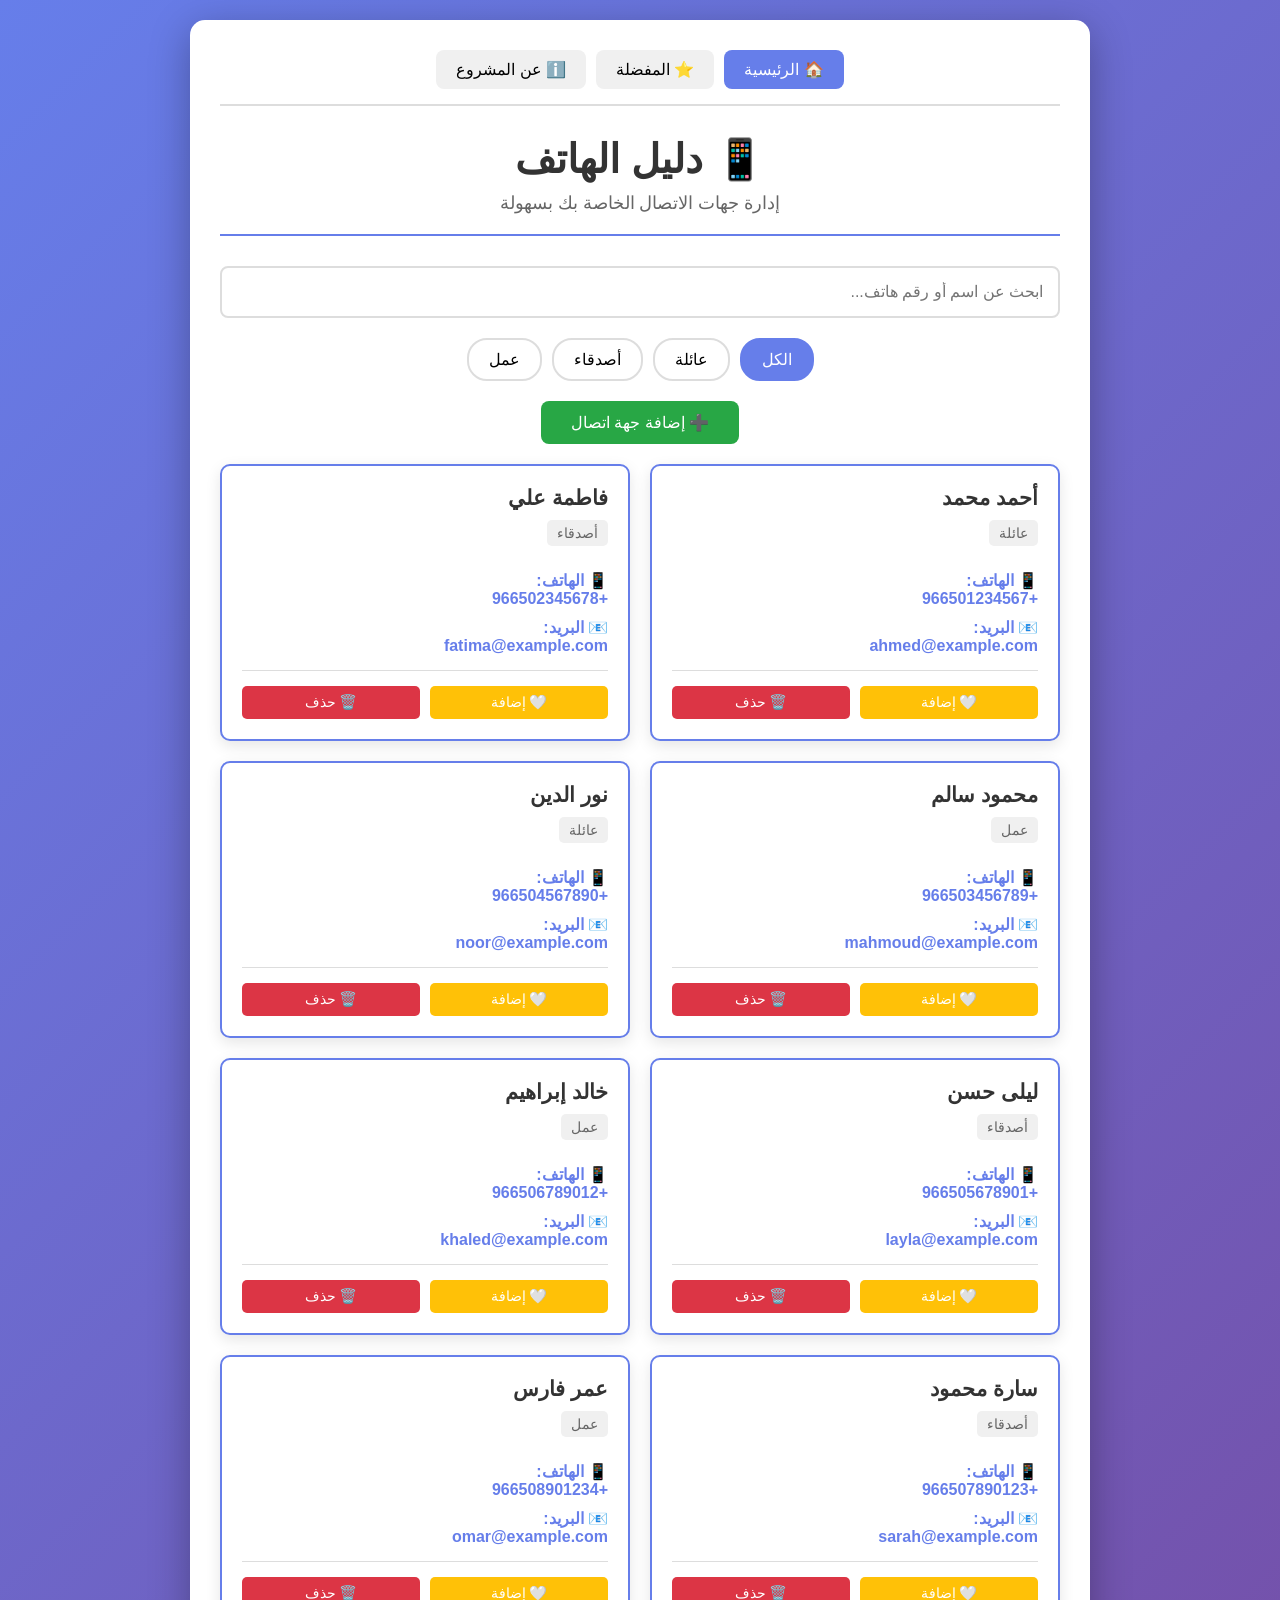
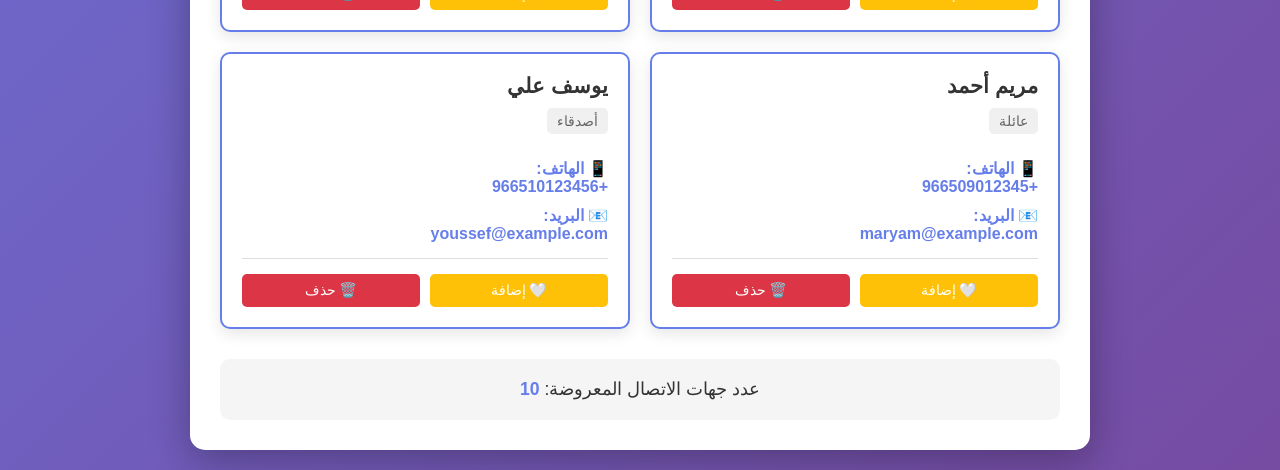
==== index.html @ dcac47af "Rename phonebook.html to index.html" ====
<!DOCTYPE html>
<html lang="ar">
<head>
    <meta charset="UTF-8">
    <meta name="viewport" content="width=device-width, initial-scale=1.0">
    <title>دليل الهاتف</title>
    <link rel="stylesheet" href="style.css">
</head>
<body>
    <div class="container">
        <!-- Navigation -->
        <nav class="navbar">
            <button class="nav-btn active" data-page="home">🏠 الرئيسية</button>
            <button class="nav-btn" data-page="favorites">⭐ المفضلة</button>
            <button class="nav-btn" data-page="about">ℹ️ عن المشروع</button>
        </nav>

        <!-- Home Page -->
        <div id="homePage" class="page active">
            <header>
                <h1>📱 دليل الهاتف</h1>
                <p>إدارة جهات الاتصال الخاصة بك بسهولة</p>
            </header>

            <div class="search-section">
                <input 
                    type="text" 
                    id="searchInput" 
                    placeholder="ابحث عن اسم أو رقم هاتف..."
                    class="search-box"
                >
            </div>

            <div class="filter-section">
                <button class="filter-btn active" data-filter="الكل">الكل</button>
                <button class="filter-btn" data-filter="عائلة">عائلة</button>
                <button class="filter-btn" data-filter="أصدقاء">أصدقاء</button>
                <button class="filter-btn" data-filter="عمل">عمل</button>
            </div>

            <button class="add-btn" id="openAddForm">➕ إضافة جهة اتصال</button>

            <!-- Form لإضافة جهة اتصال -->
            <div id="addFormModal" class="modal">
                <div class="modal-content">
                    <span class="close">&times;</span>
                    <h2>إضافة جهة اتصال جديدة</h2>
                    <form id="addContactForm">
                        <input type="text" id="newName" placeholder="الاسم" required>
                        <input type="tel" id="newPhone" placeholder="رقم الهاتف" required>
                        <input type="email" id="newEmail" placeholder="البريد الإلكتروني" required>
                        <select id="newCategory" required>
                            <option value="">اختر الفئة</option>
                            <option value="عائلة">عائلة</option>
                            <option value="أصدقاء">أصدقاء</option>
                            <option value="عمل">عمل</option>
                        </select>
                        <button type="submit" class="submit-btn">إضافة</button>
                    </form>
                </div>
            </div>

            <div id="contactsList" class="contacts-list">
                <!-- سيتم ملء جهات الاتصال هنا بواسطة JavaScript -->
            </div>

            <div class="stats">
                <p>عدد جهات الاتصال المعروضة: <span id="count">0</span></p>
            </div>
        </div>

        <!-- Favorites Page -->
        <div id="favoritesPage" class="page">
            <header>
                <h1>⭐ جهات الاتصال المفضلة</h1>
                <p>جهات الاتصال التي وضعتها كمفضلة</p>
            </header>

            <div id="favoritesList" class="contacts-list">
                <!-- سيتم ملء المفضلة هنا -->
            </div>

            <div class="stats">
                <p>عدد المفضلة: <span id="favCount">0</span></p>
            </div>
        </div>

        <!-- About Page -->
        <div id="aboutPage" class="page">
            <header>
                <h1>ℹ️ عن المشروع</h1>
            </header>

            <div class="about-content">
                <div class="about-card">
                    <h2>📚 معلومات المشروع</h2>
                    <p><strong>اسم المشروع:</strong> دليل الهاتف البسيط</p>
                    <p><strong>المادة:</strong> مشروع مادة ويب</p>
                    <p><strong>الفئة المستهدفة:</strong> طلبة علوم حاسب</p>
                    <p><strong>التقنيات المستخدمة:</strong> HTML, CSS, JavaScript</p>
                </div>

                <div class="about-card">
                    <h2>👥 أعضاء الفريق</h2>
                    <table class="team-table">
                        <tr>
                            <th>الاسم</th>
                            <th>الرقم الجامعي</th>
                        </tr>
                        <tr>
                            <td>Fares</td>
                            <td>[ ]</td>
                        </tr>
                        <tr>
                            <td>Ahmed</td>
                            <td>[ ]</td>
                        </tr>
                        <tr>
                            <td>Sally</td>
                            <td>[ ]</td>
                        </tr>
                        <tr>
                            <td>Walid</td>
                            <td>[ ]</td>
                        </tr>
                        <tr>
                            <td>Hady</td>
                            <td>[ ]</td>
                        </tr>
                    </table>
                </div>

                <div class="about-card">
                    <h2>✨ المميزات</h2>
                    <ul>
                        <li>✅ عرض جهات الاتصال</li>
                        <li>✅ بحث فوري</li>
                        <li>✅ تصفية حسب الفئات</li>
                        <li>✅ إضافة جهات اتصال جديدة</li>
                        <li>✅ حذف جهات اتصال</li>
                        <li>✅ إضافة إلى المفضلة</li>
                        <li>✅ تصميم متجاوب</li>
                    </ul>
                </div>
            </div>
        </div>
    </div>

    <script src="script.js"></script>
</body>
</html>
---- style.css ----
* {
    margin: 0;
    padding: 0;
    box-sizing: border-box;
}

body {
    font-family: 'Arial', sans-serif;
    background: linear-gradient(135deg, #667eea 0%, #764ba2 100%);
    min-height: 100vh;
    padding: 20px;
    direction: rtl;
}

.container {
    max-width: 900px;
    margin: 0 auto;
    background: white;
    border-radius: 15px;
    padding: 30px;
    box-shadow: 0 10px 40px rgba(0, 0, 0, 0.3);
}

/* Navigation */
.navbar {
    display: flex;
    gap: 10px;
    margin-bottom: 30px;
    border-bottom: 2px solid #ddd;
    padding-bottom: 15px;
    justify-content: center;
    flex-wrap: wrap;
}

.nav-btn {
    padding: 10px 20px;
    border: none;
    background: #f0f0f0;
    border-radius: 8px;
    cursor: pointer;
    font-size: 1em;
    transition: all 0.3s;
}

.nav-btn:hover {
    background: #e0e0e0;
}

.nav-btn.active {
    background: #667eea;
    color: white;
}

/* Pages */
.page {
    display: none;
}

.page.active {
    display: block;
    animation: fadeIn 0.3s;
}

@keyframes fadeIn {
    from { opacity: 0; }
    to { opacity: 1; }
}

header {
    text-align: center;
    margin-bottom: 30px;
    border-bottom: 2px solid #667eea;
    padding-bottom: 20px;
}

header h1 {
    color: #333;
    font-size: 2.5em;
    margin-bottom: 10px;
}

header p {
    color: #666;
    font-size: 1.1em;
}

.search-section {
    margin-bottom: 20px;
}

.search-box {
    width: 100%;
    padding: 15px;
    font-size: 1em;
    border: 2px solid #ddd;
    border-radius: 8px;
    text-align: right;
    transition: border-color 0.3s;
}

.search-box:focus {
    outline: none;
    border-color: #667eea;
    box-shadow: 0 0 10px rgba(102, 126, 234, 0.3);
}

.filter-section {
    display: flex;
    gap: 10px;
    margin-bottom: 20px;
    justify-content: center;
    flex-wrap: wrap;
}

.filter-btn {
    padding: 10px 20px;
    border: 2px solid #ddd;
    background: white;
    border-radius: 20px;
    cursor: pointer;
    font-size: 1em;
    transition: all 0.3s;
}

.filter-btn:hover {
    border-color: #667eea;
    color: #667eea;
}

.filter-btn.active {
    background: #667eea;
    color: white;
    border-color: #667eea;
}

.add-btn {
    display: block;
    margin: 20px auto;
    padding: 12px 30px;
    background: #28a745;
    color: white;
    border: none;
    border-radius: 8px;
    font-size: 1em;
    cursor: pointer;
    transition: all 0.3s;
}

.add-btn:hover {
    background: #218838;
    transform: scale(1.05);
}

.contacts-list {
    display: grid;
    grid-template-columns: repeat(auto-fill, minmax(280px, 1fr));
    gap: 20px;
    margin-bottom: 30px;
}

.contact-card {
    background: white;
    border: 2px solid #667eea;
    border-radius: 10px;
    padding: 20px;
    box-shadow: 0 5px 15px rgba(0, 0, 0, 0.1);
    transition: all 0.3s;
    position: relative;
}

.contact-card:hover {
    box-shadow: 0 10px 25px rgba(102, 126, 234, 0.3);
    transform: translateY(-5px);
}

.contact-card.favorite {
    border-color: #ffc107;
    background: #fffbf0;
}

.contact-actions {
    display: flex;
    gap: 10px;
    margin-top: 15px;
    padding-top: 15px;
    border-top: 1px solid #ddd;
}

.action-btn {
    flex: 1;
    padding: 8px;
    border: none;
    border-radius: 5px;
    cursor: pointer;
    font-size: 0.9em;
    transition: all 0.3s;
}

.favorite-btn {
    background: #ffc107;
    color: white;
}

.favorite-btn:hover {
    background: #ff9800;
}

.favorite-btn.active {
    background: #ff6b6b;
}

.delete-btn {
    background: #dc3545;
    color: white;
}

.delete-btn:hover {
    background: #c82333;
}

.contact-name {
    font-size: 1.3em;
    font-weight: bold;
    color: #333;
    margin-bottom: 10px;
}

.contact-category {
    display: inline-block;
    background: #f0f0f0;
    color: #666;
    padding: 5px 10px;
    border-radius: 5px;
    font-size: 0.9em;
    margin-bottom: 15px;
}

.contact-info {
    margin: 10px 0;
    color: #555;
}

.contact-info strong {
    color: #667eea;
}

.contact-phone,
.contact-email {
    text-decoration: none;
    color: #667eea;
    font-weight: bold;
    transition: color 0.3s;
}

.contact-phone:hover,
.contact-email:hover {
    color: #764ba2;
    text-decoration: underline;
}

.stats {
    text-align: center;
    padding: 20px;
    background: #f5f5f5;
    border-radius: 10px;
    color: #333;
    font-size: 1.1em;
}

.stats span {
    color: #667eea;
    font-weight: bold;
}

.empty-message {
    text-align: center;
    padding: 40px;
    color: #999;
    font-size: 1.2em;
}

/* Modal */
.modal {
    display: none;
    position: fixed;
    z-index: 1000;
    left: 0;
    top: 0;
    width: 100%;
    height: 100%;
    background-color: rgba(0, 0, 0, 0.5);
    animation: fadeIn 0.3s;
}

.modal.show {
    display: flex;
    align-items: center;
    justify-content: center;
}

.modal-content {
    background-color: white;
    padding: 30px;
    border-radius: 10px;
    width: 90%;
    max-width: 500px;
    box-shadow: 0 10px 40px rgba(0, 0, 0, 0.3);
}

.modal-content h2 {
    margin-bottom: 20px;
    color: #333;
    text-align: center;
}

.close {
    float: left;
    font-size: 28px;
    font-weight: bold;
    cursor: pointer;
    color: #999;
}

.close:hover {
    color: #333;
}

#addContactForm {
    display: flex;
    flex-direction: column;
    gap: 15px;
}

#addContactForm input,
#addContactForm select {
    padding: 12px;
    border: 2px solid #ddd;
    border-radius: 8px;
    font-size: 1em;
    text-align: right;
}

#addContactForm input:focus,
#addContactForm select:focus {
    outline: none;
    border-color: #667eea;
}

.submit-btn {
    padding: 12px;
    background: #667eea;
    color: white;
    border: none;
    border-radius: 8px;
    font-size: 1em;
    cursor: pointer;
    transition: all 0.3s;
}

.submit-btn:hover {
    background: #764ba2;
}

/* About Page */
.about-content {
    display: grid;
    grid-template-columns: repeat(auto-fit, minmax(300px, 1fr));
    gap: 20px;
}

.about-card {
    background: #f9f9f9;
    padding: 20px;
    border-radius: 10px;
    border-left: 4px solid #667eea;
}

.about-card h2 {
    color: #667eea;
    margin-bottom: 15px;
}

.about-card p {
    margin: 10px 0;
    color: #555;
    line-height: 1.6;
}

.about-card ul {
    list-style: none;
    padding: 0;
}

.about-card li {
    padding: 8px 0;
    color: #555;
}

.team-table {
    width: 100%;
    border-collapse: collapse;
    margin-top: 10px;
}

.team-table th,
.team-table td {
    padding: 12px;
    text-align: right;
    border-bottom: 1px solid #ddd;
}

.team-table th {
    background: #667eea;
    color: white;
}

.team-table tr:hover {
    background: #f0f0f0;
}

@media (max-width: 768px) {
    .container {
        padding: 20px;
    }

    header h1 {
        font-size: 2em;
    }

    .contacts-list {
        grid-template-columns: 1fr;
    }

    .filter-section {
        gap: 8px;
    }

    .filter-btn {
        padding: 8px 15px;
        font-size: 0.9em;
    }

    .navbar {
        gap: 5px;
    }

    .nav-btn {
        padding: 8px 15px;
        font-size: 0.9em;
    }

    .modal-content {
        width: 95%;
        padding: 20px;
    }

    .about-content {
        grid-template-columns: 1fr;
    }
}
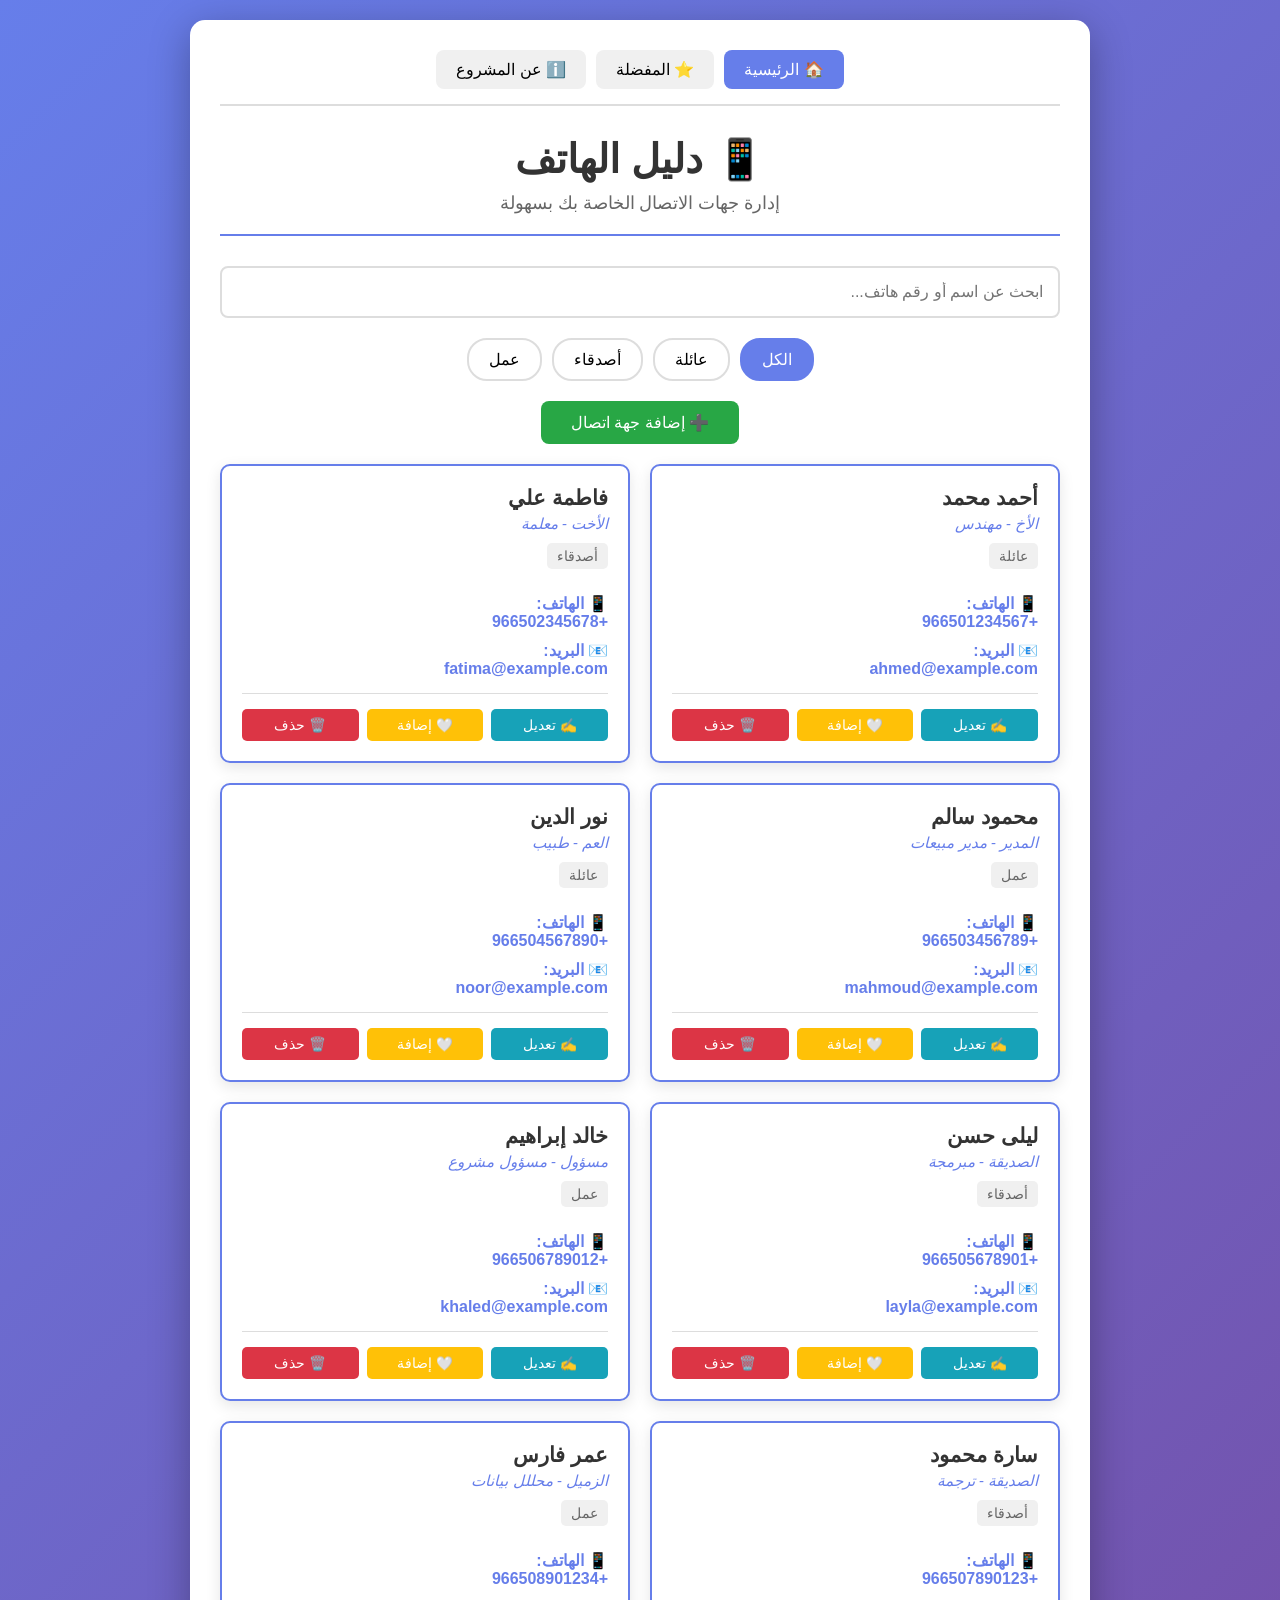
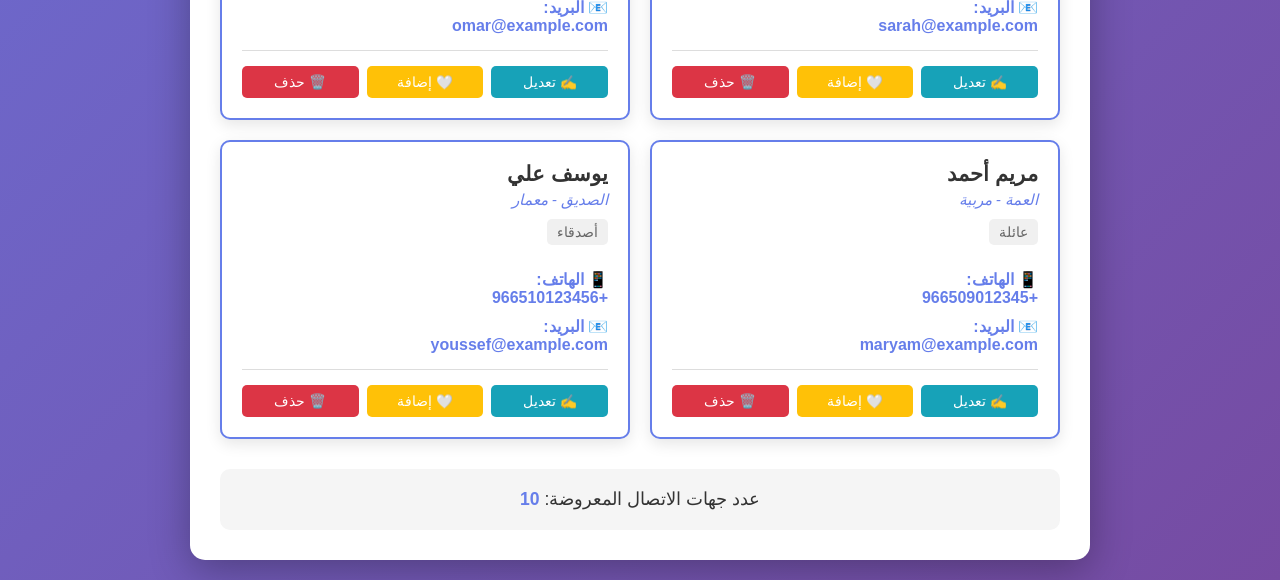
==== commit 7a728d99: "Update index.html" ====
--- a/index.html
+++ b/index.html
@@ -40,13 +40,16 @@
 
             <button class="add-btn" id="openAddForm">➕ إضافة جهة اتصال</button>
 
-            <!-- Form لإضافة جهة اتصال -->
+            <!-- Form لإضافة/تعديل جهة اتصال -->
             <div id="addFormModal" class="modal">
                 <div class="modal-content">
                     <span class="close">&times;</span>
-                    <h2>إضافة جهة اتصال جديدة</h2>
+                    <h2 id="formTitle">إضافة جهة اتصال جديدة</h2>
                     <form id="addContactForm">
+                        <input type="hidden" id="editId">
                         <input type="text" id="newName" placeholder="الاسم" required>
+                        <input type="text" id="newTitle" placeholder="اللقب" required>
+                        <input type="text" id="newJob" placeholder="الوظيفة" required>
                         <input type="tel" id="newPhone" placeholder="رقم الهاتف" required>
                         <input type="email" id="newEmail" placeholder="البريد الإلكتروني" required>
                         <select id="newCategory" required>
@@ -55,7 +58,7 @@
                             <option value="أصدقاء">أصدقاء</option>
                             <option value="عمل">عمل</option>
                         </select>
-                        <button type="submit" class="submit-btn">إضافة</button>
+                        <button type="submit" class="submit-btn" id="submitBtn">إضافة</button>
                     </form>
                 </div>
             </div>
--- a/style.css
+++ b/style.css
@@ -180,10 +180,11 @@
 
 .contact-actions {
     display: flex;
-    gap: 10px;
+    gap: 8px;
     margin-top: 15px;
     padding-top: 15px;
     border-top: 1px solid #ddd;
+    flex-wrap: wrap;
 }
 
 .action-btn {
@@ -192,8 +193,17 @@
     border: none;
     border-radius: 5px;
     cursor: pointer;
-    font-size: 0.9em;
-    transition: all 0.3s;
+    font-size: 0.85em;
+    transition: all 0.3s;
+}
+
+.edit-btn {
+    background: #17a2b8;
+    color: white;
+}
+
+.edit-btn:hover {
+    background: #138496;
 }
 
 .favorite-btn {
@@ -222,7 +232,14 @@
     font-size: 1.3em;
     font-weight: bold;
     color: #333;
+    margin-bottom: 5px;
+}
+
+.contact-subtitle {
+    font-size: 0.95em;
+    color: #667eea;
     margin-bottom: 10px;
+    font-style: italic;
 }
 
 .contact-category {
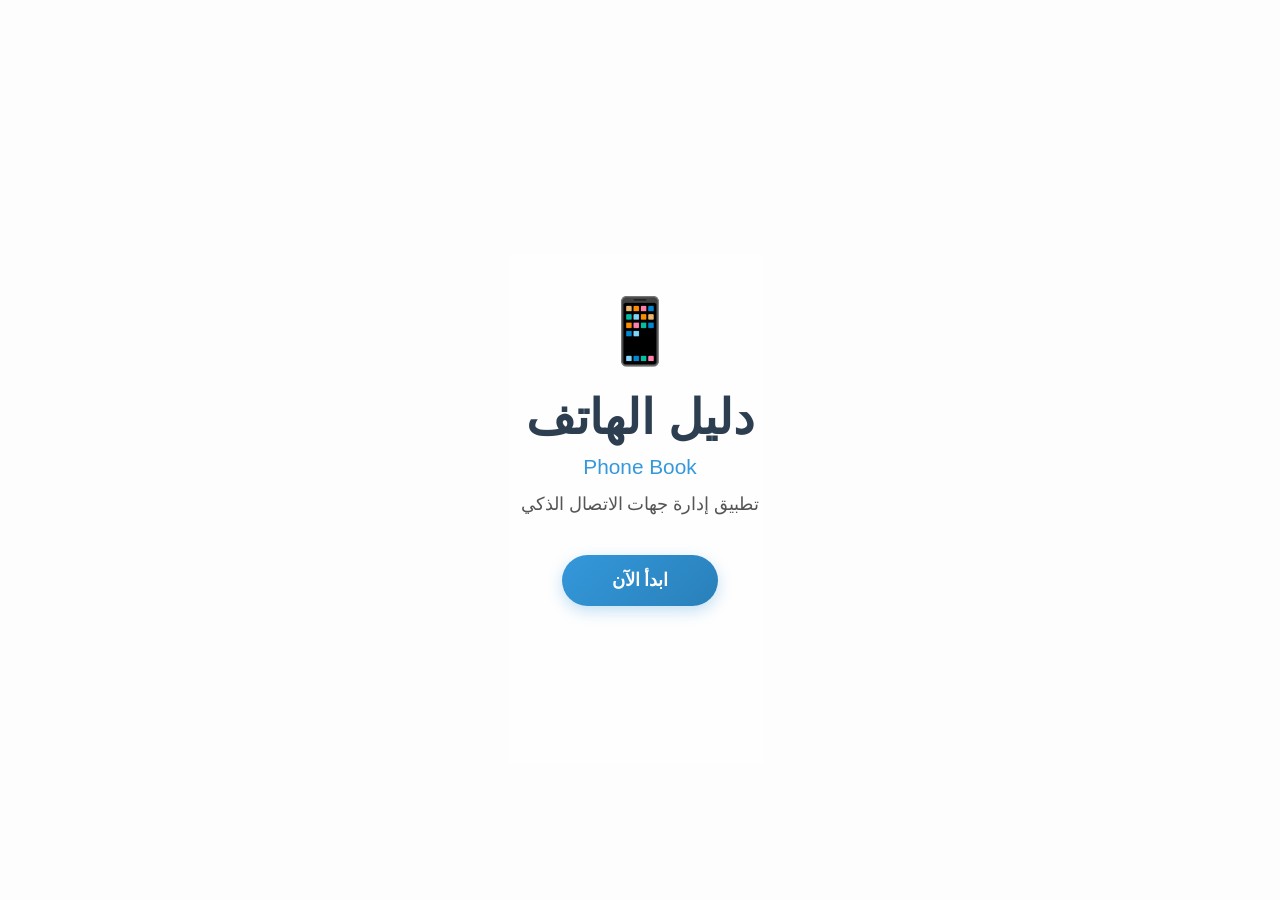
==== commit 006d7b31: "Add files via upload" ====
--- a/index.html
+++ b/index.html
@@ -3,150 +3,149 @@
 <head>
     <meta charset="UTF-8">
     <meta name="viewport" content="width=device-width, initial-scale=1.0">
-    <title>دليل الهاتف</title>
+    <title>دليل الهاتف - Phone Book</title>
     <link rel="stylesheet" href="style.css">
+    <script src="data.js"></script>
 </head>
 <body>
-    <div class="container">
-        <!-- Navigation -->
-        <nav class="navbar">
-            <button class="nav-btn active" data-page="home">🏠 الرئيسية</button>
-            <button class="nav-btn" data-page="favorites">⭐ المفضلة</button>
-            <button class="nav-btn" data-page="about">ℹ️ عن المشروع</button>
-        </nav>
+    <div class="app">
+        <!-- Splash Screen -->
+        <div id="splash" class="splash">
+            <div class="splash-content">
+                <div class="logo-circle">📱</div>
+                <h1>دليل الهاتف</h1>
+                <p class="subtitle">Phone Book</p>
+                <p class="description">تطبيق إدارة جهات الاتصال الذكي</p>
+                <button id="enterBtn" class="enter-btn">ابدأ الآن</button>
+            </div>
+        </div>
 
-        <!-- Home Page -->
-        <div id="homePage" class="page active">
-            <header>
+        <!-- Main App -->
+        <div id="mainApp" class="main-app hidden">
+            <!-- Header -->
+            <header class="header">
                 <h1>📱 دليل الهاتف</h1>
-                <p>إدارة جهات الاتصال الخاصة بك بسهولة</p>
+                <p>إدارة جهات الاتصال بسهولة</p>
             </header>
 
-            <div class="search-section">
-                <input 
-                    type="text" 
-                    id="searchInput" 
-                    placeholder="ابحث عن اسم أو رقم هاتف..."
-                    class="search-box"
-                >
-            </div>
+            <!-- Navigation -->
+            <nav class="navbar">
+                <button class="nav-btn active" data-tab="contacts">📋 جهات الاتصال</button>
+                <button class="nav-btn" data-tab="favorites">⭐ المفضلة</button>
+                <button class="nav-btn" data-tab="about">ℹ️ عن المشروع</button>
+            </nav>
 
-            <div class="filter-section">
-                <button class="filter-btn active" data-filter="الكل">الكل</button>
-                <button class="filter-btn" data-filter="عائلة">عائلة</button>
-                <button class="filter-btn" data-filter="أصدقاء">أصدقاء</button>
-                <button class="filter-btn" data-filter="عمل">عمل</button>
-            </div>
-
-            <button class="add-btn" id="openAddForm">➕ إضافة جهة اتصال</button>
-
-            <!-- Form لإضافة/تعديل جهة اتصال -->
-            <div id="addFormModal" class="modal">
-                <div class="modal-content">
-                    <span class="close">&times;</span>
-                    <h2 id="formTitle">إضافة جهة اتصال جديدة</h2>
-                    <form id="addContactForm">
-                        <input type="hidden" id="editId">
-                        <input type="text" id="newName" placeholder="الاسم" required>
-                        <input type="text" id="newTitle" placeholder="اللقب" required>
-                        <input type="text" id="newJob" placeholder="الوظيفة" required>
-                        <input type="tel" id="newPhone" placeholder="رقم الهاتف" required>
-                        <input type="email" id="newEmail" placeholder="البريد الإلكتروني" required>
-                        <select id="newCategory" required>
-                            <option value="">اختر الفئة</option>
+            <!-- Content -->
+            <div class="content">
+                <!-- Contacts Tab -->
+                <div id="contacts" class="tab active">
+                    <div class="controls">
+                        <input type="text" id="search" placeholder="🔍 ابحث عن جهة اتصال..." class="search-input">
+                        <select id="categoryFilter" class="filter-select">
+                            <option value="الكل">الكل</option>
                             <option value="عائلة">عائلة</option>
                             <option value="أصدقاء">أصدقاء</option>
                             <option value="عمل">عمل</option>
                         </select>
-                        <button type="submit" class="submit-btn" id="submitBtn">إضافة</button>
-                    </form>
+                        <button id="addBtn" class="btn btn-primary">➕ إضافة</button>
+                    </div>
+                    <div id="contactsList" class="contacts-list"></div>
                 </div>
-            </div>
 
-            <div id="contactsList" class="contacts-list">
-                <!-- سيتم ملء جهات الاتصال هنا بواسطة JavaScript -->
-            </div>
+                <!-- Favorites Tab -->
+                <div id="favorites" class="tab">
+                    <div id="favoritesList" class="contacts-list"></div>
+                </div>
 
-            <div class="stats">
-                <p>عدد جهات الاتصال المعروضة: <span id="count">0</span></p>
+                <!-- About Tab -->
+                <div id="about" class="tab">
+                    <div class="about-content">
+                        <div class="about-card">
+                            <h2>📋 معلومات المشروع</h2>
+                            <p><strong>اسم المشروع:</strong> دليل الهاتف</p>
+                            <p><strong>المادة:</strong> تكنولوجيا الويب</p>
+                            <p><strong>التقنيات:</strong> HTML, CSS, JavaScript, MySQL</p>
+                            <br>
+                            <h2>الإشراف الأكاديمي</h2>
+                            <p><strong>تحت إشراف:</strong> د/ مروة عناني</p>
+                            <p><strong>مساعد:</strong> م/ علي محمد</p>
+                        </div>
+                        <div class="about-card">
+                            <h2>👥 فريق العمل</h2>
+                            <table class="team-table">
+                                <tr>
+                                    <th>الاسم</th>
+                                    <th>الرقم الجامعي</th>
+                                </tr>
+                                <tr>
+                                    <td>فارس محمد عبدالسميع</td>
+                                    <td>231255</td>
+                                </tr>
+                                <tr>
+                                    <td>محمود اسامه سعد محمد</td>
+                                    <td>231543</td>
+                                </tr>
+                                <tr>
+                                    <td>حسن اشرف احمد علي محمد</td>
+                                    <td>222287</td>
+                                </tr>
+                                <tr>
+                                    <td>محمد كرم حمدي عبد المعبود</td>
+                                    <td>231446</td>
+                                </tr>
+                                <tr>
+                                    <td>احمد محمد فؤاد محمود</td>
+                                    <td>230573</td>
+                                </tr>
+                                <tr>
+                                    <td>محمد عاصم احمد</td>
+                                    <td>234354</td>
+                                </tr>
+                            </table>
+                        </div>
+                        <div class="about-card">
+                            <h2>✨ المميزات</h2>
+                            <ul>
+                                <li>✅ إضافة/تعديل/حذف جهات الاتصال</li>
+                                <li>✅ بحث فوري</li>
+                                <li>✅ تصفية حسب الفئات</li>
+                                <li>✅ إضافة للمفضلة</li>
+                                <li>✅ حفظ البيانات في Local Storage</li>
+                                <li>✅ ربط بقاعدة بيانات MySQL</li>
+                                <li>✅ تصميم متجاوب</li>
+                            </ul>
+                        </div>
+                    </div>
+                </div>
             </div>
         </div>
 
-        <!-- Favorites Page -->
-        <div id="favoritesPage" class="page">
-            <header>
-                <h1>⭐ جهات الاتصال المفضلة</h1>
-                <p>جهات الاتصال التي وضعتها كمفضلة</p>
-            </header>
-
-            <div id="favoritesList" class="contacts-list">
-                <!-- سيتم ملء المفضلة هنا -->
-            </div>
-
-            <div class="stats">
-                <p>عدد المفضلة: <span id="favCount">0</span></p>
+        <!-- Modal -->
+        <div id="modal" class="modal hidden">
+            <div class="modal-content">
+                <span class="close">&times;</span>
+                <h2 id="modalTitle">إضافة جهة اتصال</h2>
+                <form id="contactForm">
+                    <input type="hidden" id="contactId">
+                    <input type="text" id="firstName" placeholder="الاسم الأول" required>
+                    <input type="text" id="lastName" placeholder="الاسم الأخير" required>
+                    <input type="text" id="nickname" placeholder="الكنية/اللقب (اختياري)">
+                    <input type="text" id="jobTitle" placeholder="الوظيفة" required>
+                    <input type="tel" id="phone" placeholder="رقم الهاتف" required>
+                    <input type="email" id="email" placeholder="البريد الإلكتروني" required>
+                    <select id="category" required>
+                        <option value="">اختر الفئة</option>
+                        <option value="عائلة">عائلة</option>
+                        <option value="أصدقاء">أصدقاء</option>
+                        <option value="عمل">عمل</option>
+                    </select>
+                    <button type="submit" class="btn btn-primary">حفظ</button>
+                </form>
             </div>
         </div>
 
-        <!-- About Page -->
-        <div id="aboutPage" class="page">
-            <header>
-                <h1>ℹ️ عن المشروع</h1>
-            </header>
-
-            <div class="about-content">
-                <div class="about-card">
-                    <h2>📚 معلومات المشروع</h2>
-                    <p><strong>اسم المشروع:</strong> دليل الهاتف البسيط</p>
-                    <p><strong>المادة:</strong> مشروع مادة ويب</p>
-                    <p><strong>الفئة المستهدفة:</strong> طلبة علوم حاسب</p>
-                    <p><strong>التقنيات المستخدمة:</strong> HTML, CSS, JavaScript</p>
-                </div>
-
-                <div class="about-card">
-                    <h2>👥 أعضاء الفريق</h2>
-                    <table class="team-table">
-                        <tr>
-                            <th>الاسم</th>
-                            <th>الرقم الجامعي</th>
-                        </tr>
-                        <tr>
-                            <td>Fares</td>
-                            <td>[ ]</td>
-                        </tr>
-                        <tr>
-                            <td>Ahmed</td>
-                            <td>[ ]</td>
-                        </tr>
-                        <tr>
-                            <td>Sally</td>
-                            <td>[ ]</td>
-                        </tr>
-                        <tr>
-                            <td>Walid</td>
-                            <td>[ ]</td>
-                        </tr>
-                        <tr>
-                            <td>Hady</td>
-                            <td>[ ]</td>
-                        </tr>
-                    </table>
-                </div>
-
-                <div class="about-card">
-                    <h2>✨ المميزات</h2>
-                    <ul>
-                        <li>✅ عرض جهات الاتصال</li>
-                        <li>✅ بحث فوري</li>
-                        <li>✅ تصفية حسب الفئات</li>
-                        <li>✅ إضافة جهات اتصال جديدة</li>
-                        <li>✅ حذف جهات اتصال</li>
-                        <li>✅ إضافة إلى المفضلة</li>
-                        <li>✅ تصميم متجاوب</li>
-                    </ul>
-                </div>
-            </div>
-        </div>
+        <!-- Toast -->
+        <div id="toast" class="toast hidden"></div>
     </div>
 
     <script src="script.js"></script>
--- a/style.css
+++ b/style.css
@@ -6,195 +6,297 @@
 
 body {
     font-family: 'Arial', sans-serif;
-    background: linear-gradient(135deg, #667eea 0%, #764ba2 100%);
+    background: #f5f5f5;
+    direction: rtl;
+}
+
+.app {
     min-height: 100vh;
-    padding: 20px;
-    direction: rtl;
-}
-
-.container {
-    max-width: 900px;
-    margin: 0 auto;
+}
+
+/* Splash Screen */
+.splash {
+    position: fixed;
+    top: 0;
+    left: 0;
+    right: 0;
+    bottom: 0;
+    background: url('bg.jpg') center/cover;
+    background-attachment: fixed;
+    display: flex;
+    align-items: center;
+    justify-content: center;
+    z-index: 1000;
+}
+
+.splash::before {
+    content: '';
+    position: absolute;
+    top: 0;
+    left: 0;
+    right: 0;
+    bottom: 0;
+    background: rgba(255, 255, 255, 0.85);
+    z-index: -1;
+}
+
+.splash-content {
+    text-align: center;
+    animation: fadeInScale 0.8s ease-out;
+}
+
+@keyframes fadeInScale {
+    from {
+        transform: scale(0.9);
+        opacity: 0;
+    }
+    to {
+        transform: scale(1);
+        opacity: 1;
+    }
+}
+
+.logo-circle {
+    font-size: 4em;
+    margin-bottom: 20px;
+    animation: bounce 2s infinite;
+}
+
+@keyframes bounce {
+    0%, 100% { transform: translateY(0); }
+    50% { transform: translateY(-20px); }
+}
+
+.splash-content h1 {
+    font-size: 3em;
+    color: #2c3e50;
+    margin-bottom: 10px;
+    font-weight: 700;
+}
+
+.splash-content .subtitle {
+    font-size: 1.3em;
+    color: #3498db;
+    margin-bottom: 15px;
+}
+
+.splash-content .description {
+    font-size: 1.1em;
+    color: #555;
+    margin-bottom: 40px;
+}
+
+.enter-btn {
+    padding: 15px 50px;
+    background: linear-gradient(135deg, #3498db 0%, #2980b9 100%);
+    color: white;
+    border: none;
+    border-radius: 50px;
+    font-size: 1.1em;
+    cursor: pointer;
+    font-weight: 600;
+    box-shadow: 0 5px 15px rgba(52, 152, 219, 0.3);
+    transition: all 0.3s;
+}
+
+.enter-btn:hover {
+    transform: translateY(-3px);
+    box-shadow: 0 8px 25px rgba(52, 152, 219, 0.4);
+}
+
+.hidden {
+    display: none !important;
+}
+
+/* Main App */
+.main-app {
     background: white;
-    border-radius: 15px;
-    padding: 30px;
-    box-shadow: 0 10px 40px rgba(0, 0, 0, 0.3);
+}
+
+.header {
+    background: linear-gradient(135deg, #3498db 0%, #2980b9 100%);
+    color: white;
+    padding: 30px 20px;
+    text-align: center;
+}
+
+.header h1 {
+    font-size: 2em;
+    margin-bottom: 10px;
+}
+
+.header p {
+    font-size: 1em;
+    opacity: 0.9;
 }
 
 /* Navigation */
 .navbar {
     display: flex;
-    gap: 10px;
-    margin-bottom: 30px;
-    border-bottom: 2px solid #ddd;
-    padding-bottom: 15px;
-    justify-content: center;
-    flex-wrap: wrap;
+    background: white;
+    border-bottom: 2px solid #ecf0f1;
+    box-shadow: 0 1px 5px rgba(0, 0, 0, 0.05);
 }
 
 .nav-btn {
-    padding: 10px 20px;
+    flex: 1;
+    padding: 15px;
     border: none;
-    background: #f0f0f0;
-    border-radius: 8px;
-    cursor: pointer;
-    font-size: 1em;
+    background: white;
+    cursor: pointer;
+    font-size: 0.95em;
+    border-bottom: 3px solid transparent;
+    color: #7f8c8d;
     transition: all 0.3s;
 }
 
 .nav-btn:hover {
-    background: #e0e0e0;
+    background: #f8f9fa;
+    color: #3498db;
 }
 
 .nav-btn.active {
-    background: #667eea;
-    color: white;
-}
-
-/* Pages */
-.page {
+    color: #3498db;
+    border-bottom-color: #3498db;
+}
+
+/* Content */
+.content {
+    padding: 20px;
+    max-width: 1200px;
+    margin: 0 auto;
+}
+
+.tab {
     display: none;
 }
 
-.page.active {
+.tab.active {
     display: block;
-    animation: fadeIn 0.3s;
-}
-
-@keyframes fadeIn {
-    from { opacity: 0; }
-    to { opacity: 1; }
-}
-
-header {
-    text-align: center;
-    margin-bottom: 30px;
-    border-bottom: 2px solid #667eea;
-    padding-bottom: 20px;
-}
-
-header h1 {
-    color: #333;
-    font-size: 2.5em;
-    margin-bottom: 10px;
-}
-
-header p {
-    color: #666;
-    font-size: 1.1em;
-}
-
-.search-section {
-    margin-bottom: 20px;
-}
-
-.search-box {
-    width: 100%;
-    padding: 15px;
-    font-size: 1em;
-    border: 2px solid #ddd;
-    border-radius: 8px;
-    text-align: right;
-    transition: border-color 0.3s;
-}
-
-.search-box:focus {
-    outline: none;
-    border-color: #667eea;
-    box-shadow: 0 0 10px rgba(102, 126, 234, 0.3);
-}
-
-.filter-section {
+}
+
+/* Controls */
+.controls {
     display: flex;
     gap: 10px;
     margin-bottom: 20px;
-    justify-content: center;
     flex-wrap: wrap;
 }
 
-.filter-btn {
+.search-input, .filter-select {
+    padding: 10px;
+    border: 1px solid #ddd;
+    border-radius: 5px;
+    font-size: 0.95em;
+}
+
+.search-input {
+    flex: 1;
+    min-width: 200px;
+}
+
+.filter-select {
+    min-width: 120px;
+}
+
+.btn {
     padding: 10px 20px;
-    border: 2px solid #ddd;
-    background: white;
-    border-radius: 20px;
-    cursor: pointer;
-    font-size: 1em;
+    border: none;
+    border-radius: 5px;
+    cursor: pointer;
+    font-size: 0.95em;
     transition: all 0.3s;
 }
 
-.filter-btn:hover {
-    border-color: #667eea;
-    color: #667eea;
-}
-
-.filter-btn.active {
-    background: #667eea;
-    color: white;
-    border-color: #667eea;
-}
-
-.add-btn {
-    display: block;
-    margin: 20px auto;
-    padding: 12px 30px;
-    background: #28a745;
-    color: white;
-    border: none;
-    border-radius: 8px;
-    font-size: 1em;
-    cursor: pointer;
-    transition: all 0.3s;
-}
-
-.add-btn:hover {
-    background: #218838;
-    transform: scale(1.05);
-}
-
+.btn-primary {
+    background: #3498db;
+    color: white;
+}
+
+.btn-primary:hover {
+    background: #2980b9;
+}
+
+/* Contacts Grid */
 .contacts-list {
     display: grid;
-    grid-template-columns: repeat(auto-fill, minmax(280px, 1fr));
+    grid-template-columns: repeat(auto-fill, minmax(300px, 1fr));
     gap: 20px;
-    margin-bottom: 30px;
 }
 
 .contact-card {
     background: white;
-    border: 2px solid #667eea;
+    border: 1px solid #ecf0f1;
     border-radius: 10px;
     padding: 20px;
-    box-shadow: 0 5px 15px rgba(0, 0, 0, 0.1);
+    box-shadow: 0 2px 8px rgba(0, 0, 0, 0.08);
     transition: all 0.3s;
-    position: relative;
 }
 
 .contact-card:hover {
-    box-shadow: 0 10px 25px rgba(102, 126, 234, 0.3);
+    box-shadow: 0 8px 20px rgba(52, 152, 219, 0.15);
     transform: translateY(-5px);
 }
 
 .contact-card.favorite {
     border-color: #ffc107;
     background: #fffbf0;
+}
+
+.contact-name {
+    font-size: 1.15em;
+    font-weight: 700;
+    color: #2c3e50;
+    margin-bottom: 10px;
+}
+
+.contact-category {
+    display: inline-block;
+    background: #3498db;
+    color: white;
+    padding: 6px 12px;
+    border-radius: 6px;
+    font-size: 0.8em;
+    margin-bottom: 12px;
+    font-weight: 500;
+}
+
+.contact-info {
+    margin: 8px 0;
+    font-size: 0.9em;
+    line-height: 1.5;
+}
+
+.contact-info strong {
+    color: #3498db;
+}
+
+.contact-info a {
+    color: #3498db;
+    text-decoration: none;
+}
+
+.contact-info a:hover {
+    text-decoration: underline;
 }
 
 .contact-actions {
     display: flex;
     gap: 8px;
     margin-top: 15px;
-    padding-top: 15px;
-    border-top: 1px solid #ddd;
     flex-wrap: wrap;
 }
 
 .action-btn {
     flex: 1;
+    min-width: 70px;
     padding: 8px;
     border: none;
     border-radius: 5px;
     cursor: pointer;
-    font-size: 0.85em;
+    font-size: 0.8em;
     transition: all 0.3s;
+    font-weight: 500;
 }
 
 .edit-btn {
@@ -208,15 +310,11 @@
 
 .favorite-btn {
     background: #ffc107;
-    color: white;
+    color: #333;
 }
 
 .favorite-btn:hover {
-    background: #ff9800;
-}
-
-.favorite-btn.active {
-    background: #ff6b6b;
+    background: #e0a800;
 }
 
 .delete-btn {
@@ -228,112 +326,36 @@
     background: #c82333;
 }
 
-.contact-name {
-    font-size: 1.3em;
-    font-weight: bold;
-    color: #333;
-    margin-bottom: 5px;
-}
-
-.contact-subtitle {
-    font-size: 0.95em;
-    color: #667eea;
-    margin-bottom: 10px;
-    font-style: italic;
-}
-
-.contact-category {
-    display: inline-block;
-    background: #f0f0f0;
-    color: #666;
-    padding: 5px 10px;
-    border-radius: 5px;
-    font-size: 0.9em;
-    margin-bottom: 15px;
-}
-
-.contact-info {
-    margin: 10px 0;
-    color: #555;
-}
-
-.contact-info strong {
-    color: #667eea;
-}
-
-.contact-phone,
-.contact-email {
-    text-decoration: none;
-    color: #667eea;
-    font-weight: bold;
-    transition: color 0.3s;
-}
-
-.contact-phone:hover,
-.contact-email:hover {
-    color: #764ba2;
-    text-decoration: underline;
-}
-
-.stats {
-    text-align: center;
-    padding: 20px;
-    background: #f5f5f5;
-    border-radius: 10px;
-    color: #333;
-    font-size: 1.1em;
-}
-
-.stats span {
-    color: #667eea;
-    font-weight: bold;
-}
-
-.empty-message {
-    text-align: center;
-    padding: 40px;
-    color: #999;
-    font-size: 1.2em;
-}
-
 /* Modal */
 .modal {
-    display: none;
+    display: flex; /* Change from none to flex */
     position: fixed;
-    z-index: 1000;
+    z-index: 999;
     left: 0;
     top: 0;
     width: 100%;
     height: 100%;
-    background-color: rgba(0, 0, 0, 0.5);
-    animation: fadeIn 0.3s;
-}
-
-.modal.show {
-    display: flex;
+    background: rgba(0, 0, 0, 0.5);
+}
+
+.modal.active {
+    /* This block is no longer needed as .modal is already display: flex */
     align-items: center;
     justify-content: center;
 }
 
 .modal-content {
-    background-color: white;
+    background: white;
     padding: 30px;
     border-radius: 10px;
+    max-width: 500px;
     width: 90%;
-    max-width: 500px;
-    box-shadow: 0 10px 40px rgba(0, 0, 0, 0.3);
-}
-
-.modal-content h2 {
-    margin-bottom: 20px;
-    color: #333;
-    text-align: center;
+    box-shadow: 0 5px 20px rgba(0, 0, 0, 0.3);
 }
 
 .close {
     float: left;
-    font-size: 28px;
-    font-weight: bold;
+    font-size: 1.5em;
     cursor: pointer;
     color: #999;
 }
@@ -342,43 +364,42 @@
     color: #333;
 }
 
-#addContactForm {
+#contactForm {
     display: flex;
     flex-direction: column;
     gap: 15px;
-}
-
-#addContactForm input,
-#addContactForm select {
-    padding: 12px;
-    border: 2px solid #ddd;
-    border-radius: 8px;
+    margin-top: 20px;
+}
+
+#contactForm input, #contactForm select {
+    padding: 10px;
+    border: 1px solid #ddd;
+    border-radius: 5px;
+    font-size: 0.95em;
+}
+
+#contactForm input:focus, #contactForm select:focus {
+    outline: none;
+    border-color: #3498db;
+    box-shadow: 0 0 5px rgba(52, 152, 219, 0.2);
+}
+
+#contactForm button {
+    padding: 10px;
+    background: #3498db;
+    color: white;
+    border: none;
+    border-radius: 5px;
+    cursor: pointer;
     font-size: 1em;
-    text-align: right;
-}
-
-#addContactForm input:focus,
-#addContactForm select:focus {
-    outline: none;
-    border-color: #667eea;
-}
-
-.submit-btn {
-    padding: 12px;
-    background: #667eea;
-    color: white;
-    border: none;
-    border-radius: 8px;
-    font-size: 1em;
-    cursor: pointer;
-    transition: all 0.3s;
-}
-
-.submit-btn:hover {
-    background: #764ba2;
-}
-
-/* About Page */
+    font-weight: 600;
+}
+
+#contactForm button:hover {
+    background: #2980b9;
+}
+
+/* About */
 .about-content {
     display: grid;
     grid-template-columns: repeat(auto-fit, minmax(300px, 1fr));
@@ -386,92 +407,89 @@
 }
 
 .about-card {
-    background: #f9f9f9;
+    background: linear-gradient(135deg, #3498db 0%, #2980b9 100%);
+    color: white;
     padding: 20px;
     border-radius: 10px;
-    border-left: 4px solid #667eea;
-}
-
-.about-card h2 {
-    color: #667eea;
+    box-shadow: 0 5px 15px rgba(52, 152, 219, 0.2);
+}
+
+.about-card h3 {
     margin-bottom: 15px;
+    font-size: 1.2em;
 }
 
 .about-card p {
-    margin: 10px 0;
-    color: #555;
     line-height: 1.6;
 }
 
-.about-card ul {
-    list-style: none;
-    padding: 0;
-}
-
-.about-card li {
-    padding: 8px 0;
-    color: #555;
-}
-
-.team-table {
+.about-card table {
     width: 100%;
+    margin-top: 15px;
     border-collapse: collapse;
-    margin-top: 10px;
-}
-
-.team-table th,
-.team-table td {
-    padding: 12px;
+}
+
+.about-card table th, .about-card table td {
+    padding: 10px;
     text-align: right;
-    border-bottom: 1px solid #ddd;
-}
-
-.team-table th {
-    background: #667eea;
-    color: white;
-}
-
-.team-table tr:hover {
-    background: #f0f0f0;
-}
-
+    border-bottom: 1px solid rgba(255, 255, 255, 0.2);
+}
+
+.about-card table th {
+    font-weight: bold;
+    background: rgba(0, 0, 0, 0.1);
+}
+
+/* Toast */
+#toast {
+    position: fixed;
+    bottom: 20px;
+    right: 20px;
+    background: #27ae60;
+    color: white;
+    padding: 15px 20px;
+    border-radius: 5px;
+    box-shadow: 0 5px 15px rgba(0, 0, 0, 0.2);
+    display: none;
+    z-index: 2000;
+}
+
+#toast.show {
+    display: block;
+    animation: slideIn 0.3s ease-out;
+}
+
+@keyframes slideIn {
+    from {
+        transform: translateX(400px);
+        opacity: 0;
+    }
+    to {
+        transform: translateX(0);
+        opacity: 1;
+    }
+}
+
+/* Responsive */
 @media (max-width: 768px) {
-    .container {
-        padding: 20px;
-    }
-
-    header h1 {
-        font-size: 2em;
-    }
-
     .contacts-list {
         grid-template-columns: 1fr;
     }
 
-    .filter-section {
-        gap: 8px;
-    }
-
-    .filter-btn {
-        padding: 8px 15px;
-        font-size: 0.9em;
+    .controls {
+        flex-direction: column;
+    }
+
+    .search-input {
+        min-width: auto;
     }
 
     .navbar {
-        gap: 5px;
+        flex-wrap: wrap;
     }
 
     .nav-btn {
-        padding: 8px 15px;
-        font-size: 0.9em;
-    }
-
-    .modal-content {
-        width: 95%;
-        padding: 20px;
-    }
-
-    .about-content {
-        grid-template-columns: 1fr;
-    }
-}
+        flex: 1 1 auto;
+        min-width: 100px;
+    }
+}
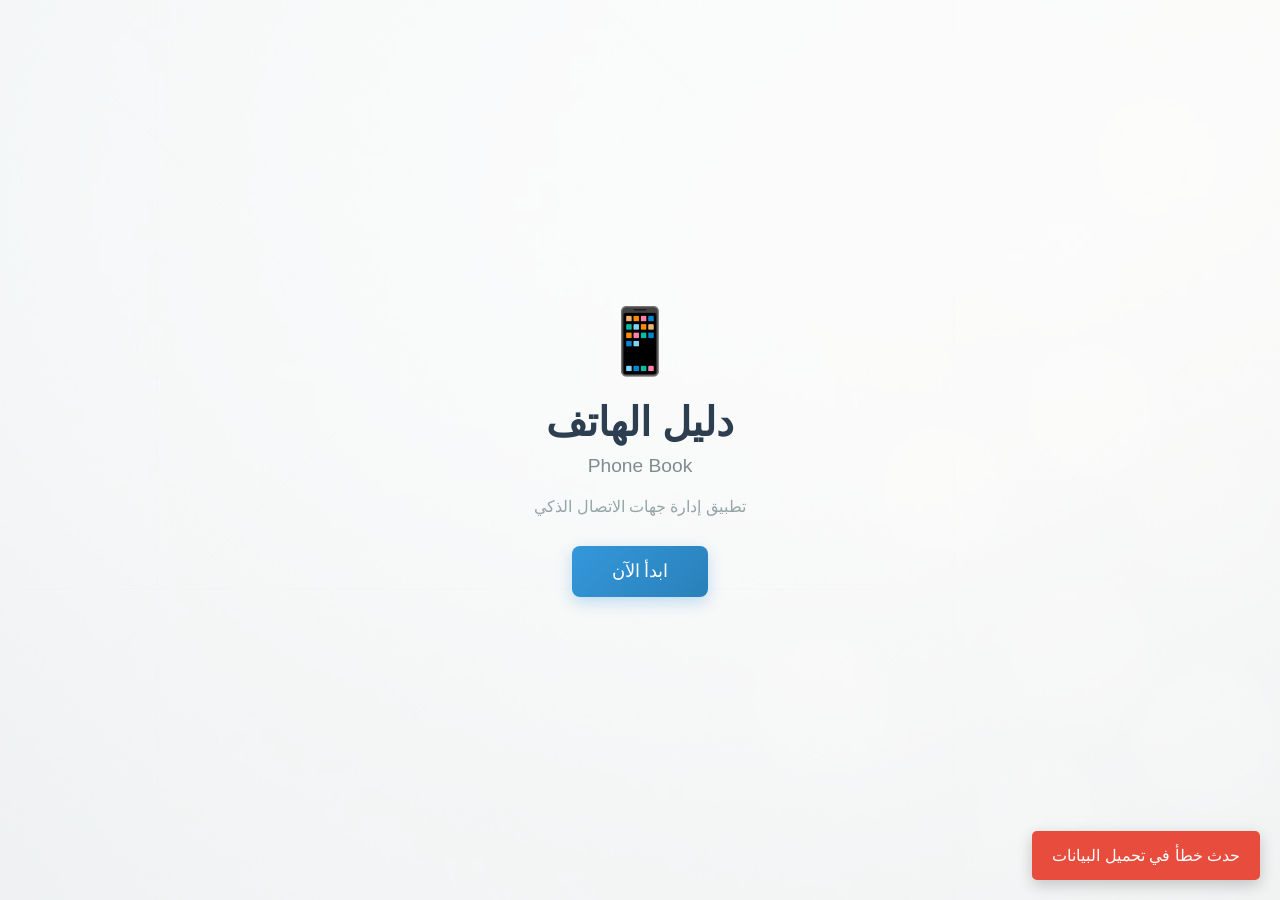
==== commit d9ca9fb2: "Add files via upload" ====
--- a/index.html
+++ b/index.html
@@ -48,12 +48,49 @@
                             <option value="عمل">عمل</option>
                         </select>
                         <button id="addBtn" class="btn btn-primary">➕ إضافة</button>
+                        <button id="selectBtn" class="btn btn-secondary">☑️ تحديد</button>
+                        <button id="deleteAllBtn" class="btn btn-danger">🗑️ حذف الكل</button>
+                    </div>
+                    <!-- Bulk Actions Panel -->
+                    <div id="bulkActionsPanel" class="bulk-actions-panel hidden">
+                        <div class="bulk-info">
+                            <span id="selectedCount">تم تحديد 0</span>
+                            <button id="cancelSelectBtn" class="btn btn-secondary">إلغاء</button>
+                        </div>
+                        <div class="bulk-buttons">
+                            <button id="bulkAddFavoriteBtn" class="btn btn-info">❤️ إضافة للمفضلة</button>
+                            <button id="bulkRemoveFavoriteBtn" class="btn btn-info">🤍 إزالة من المفضلة</button>
+                            <button id="bulkDeleteBtn" class="btn btn-danger">🗑️ حذف المحددة</button>
+                            <button id="bulkEditBtn" class="btn btn-warning">✏️ تعديل جماعي</button>
+                        </div>
                     </div>
                     <div id="contactsList" class="contacts-list"></div>
                 </div>
 
                 <!-- Favorites Tab -->
                 <div id="favorites" class="tab">
+                    <div class="controls">
+                        <input type="text" id="searchFavorites" placeholder="🔍 ابحث عن جهة مفضلة..." class="search-input">
+                        <select id="categoryFilterFavorites" class="filter-select">
+                            <option value="الكل">الكل</option>
+                            <option value="عائلة">عائلة</option>
+                            <option value="أصدقاء">أصدقاء</option>
+                            <option value="عمل">عمل</option>
+                        </select>
+                        <button id="selectBtnFavorites" class="btn btn-secondary">☑️ تحديد</button>
+                        <button id="deleteFavoritesBtn" class="btn btn-danger">🗑️ حذف المفضلة</button>
+                    </div>
+                    <!-- Bulk Actions Panel for Favorites -->
+                    <div id="bulkActionsPanelFavorites" class="bulk-actions-panel hidden">
+                        <div class="bulk-info">
+                            <span id="selectedCountFavorites">تم تحديد 0</span>
+                            <button id="cancelSelectBtnFavorites" class="btn btn-secondary">إلغاء</button>
+                        </div>
+                        <div class="bulk-buttons">
+                            <button id="bulkRemoveFavoriteBtnFav" class="btn btn-danger">🤍 إزالة من المفضلة</button>
+                            <button id="bulkDeleteBtnFav" class="btn btn-danger">🗑️ حذف المحددة</button>
+                        </div>
+                    </div>
                     <div id="favoritesList" class="contacts-list"></div>
                 </div>
 
--- a/style.css
+++ b/style.css
@@ -21,7 +21,7 @@
     left: 0;
     right: 0;
     bottom: 0;
-    background: url('bg.jpg') center/cover;
+    background: url('[data-uri]') center/cover;
     background-attachment: fixed;
     display: flex;
     align-items: center;
@@ -59,112 +59,127 @@
 .logo-circle {
     font-size: 4em;
     margin-bottom: 20px;
-    animation: bounce 2s infinite;
+    animation: bounce 1s infinite;
 }
 
 @keyframes bounce {
     0%, 100% { transform: translateY(0); }
-    50% { transform: translateY(-20px); }
-}
-
-.splash-content h1 {
-    font-size: 3em;
+    50% { transform: translateY(-10px); }
+}
+
+.splash h1 {
+    font-size: 2.5em;
     color: #2c3e50;
     margin-bottom: 10px;
-    font-weight: 700;
-}
-
-.splash-content .subtitle {
-    font-size: 1.3em;
-    color: #3498db;
-    margin-bottom: 15px;
-}
-
-.splash-content .description {
+}
+
+.splash .subtitle {
+    font-size: 1.2em;
+    color: #7f8c8d;
+    margin-bottom: 20px;
+}
+
+.splash .description {
+    font-size: 1em;
+    color: #95a5a6;
+    margin-bottom: 30px;
+}
+
+.enter-btn {
+    background: linear-gradient(135deg, #3498db 0%, #2980b9 100%);
+    color: white;
+    border: none;
+    padding: 15px 40px;
     font-size: 1.1em;
-    color: #555;
-    margin-bottom: 40px;
-}
-
-.enter-btn {
-    padding: 15px 50px;
-    background: linear-gradient(135deg, #3498db 0%, #2980b9 100%);
-    color: white;
-    border: none;
-    border-radius: 50px;
-    font-size: 1.1em;
-    cursor: pointer;
-    font-weight: 600;
+    border-radius: 8px;
+    cursor: pointer;
+    transition: all 0.3s;
     box-shadow: 0 5px 15px rgba(52, 152, 219, 0.3);
-    transition: all 0.3s;
 }
 
 .enter-btn:hover {
     transform: translateY(-3px);
-    box-shadow: 0 8px 25px rgba(52, 152, 219, 0.4);
-}
-
-.hidden {
-    display: none !important;
+    box-shadow: 0 8px 20px rgba(52, 152, 219, 0.4);
 }
 
 /* Main App */
 .main-app {
-    background: white;
-}
-
+    display: flex;
+    flex-direction: column;
+    min-height: 100vh;
+}
+
+.main-app.hidden {
+    display: none;
+}
+
+/* Header */
 .header {
     background: linear-gradient(135deg, #3498db 0%, #2980b9 100%);
     color: white;
     padding: 30px 20px;
     text-align: center;
+    box-shadow: 0 2px 10px rgba(0, 0, 0, 0.1);
 }
 
 .header h1 {
-    font-size: 2em;
-    margin-bottom: 10px;
+    font-size: 2.5em;
+    margin-bottom: 8px;
+    font-weight: 700;
 }
 
 .header p {
-    font-size: 1em;
-    opacity: 0.9;
+    font-size: 1.1em;
+    opacity: 0.95;
+    font-weight: 500;
 }
 
 /* Navigation */
 .navbar {
     display: flex;
+    gap: 15px;
+    padding: 20px;
+    background: linear-gradient(135deg, #f8f9fa 0%, #ecf0f1 100%);
+    border-bottom: 3px solid #3498db;
+    flex-wrap: wrap;
+    justify-content: center;
+    box-shadow: 0 2px 10px rgba(0, 0, 0, 0.05);
+}
+
+.nav-btn {
+    padding: 15px 30px;
+    border: 2px solid #bdc3c7;
     background: white;
-    border-bottom: 2px solid #ecf0f1;
-    box-shadow: 0 1px 5px rgba(0, 0, 0, 0.05);
-}
-
-.nav-btn {
-    flex: 1;
-    padding: 15px;
-    border: none;
-    background: white;
-    cursor: pointer;
-    font-size: 0.95em;
-    border-bottom: 3px solid transparent;
-    color: #7f8c8d;
-    transition: all 0.3s;
+    color: #2c3e50;
+    border-radius: 8px;
+    cursor: pointer;
+    font-size: 1.1em;
+    transition: all 0.3s ease;
+    font-weight: 600;
+    display: flex;
+    align-items: center;
+    gap: 8px;
+    box-shadow: 0 2px 5px rgba(0, 0, 0, 0.08);
 }
 
 .nav-btn:hover {
-    background: #f8f9fa;
+    border-color: #3498db;
     color: #3498db;
+    transform: translateY(-2px);
+    box-shadow: 0 4px 12px rgba(52, 152, 219, 0.2);
 }
 
 .nav-btn.active {
-    color: #3498db;
-    border-bottom-color: #3498db;
+    background: linear-gradient(135deg, #3498db 0%, #2980b9 100%);
+    color: white;
+    border-color: #2980b9;
+    box-shadow: 0 4px 15px rgba(52, 152, 219, 0.3);
 }
 
 /* Content */
 .content {
+    flex: 1;
     padding: 20px;
-    max-width: 1200px;
-    margin: 0 auto;
 }
 
 .tab {
@@ -173,54 +188,83 @@
 
 .tab.active {
     display: block;
+    animation: fadeIn 0.3s ease-out;
+}
+
+@keyframes fadeIn {
+    from { opacity: 0; }
+    to { opacity: 1; }
 }
 
 /* Controls */
 .controls {
     display: flex;
-    gap: 10px;
+    gap: 12px;
     margin-bottom: 20px;
     flex-wrap: wrap;
-}
-
-.search-input, .filter-select {
-    padding: 10px;
-    border: 1px solid #ddd;
-    border-radius: 5px;
-    font-size: 0.95em;
+    align-items: center;
+    background: white;
+    padding: 15px;
+    border-radius: 8px;
+    box-shadow: 0 2px 8px rgba(0, 0, 0, 0.05);
 }
 
 .search-input {
     flex: 1;
     min-width: 200px;
-}
-
-.filter-select {
-    min-width: 120px;
-}
-
-.btn {
-    padding: 10px 20px;
-    border: none;
+    padding: 12px 15px;
+    border: 1px solid #ecf0f1;
     border-radius: 5px;
-    cursor: pointer;
     font-size: 0.95em;
     transition: all 0.3s;
 }
 
+.search-input:focus {
+    outline: none;
+    border-color: #3498db;
+    box-shadow: 0 0 5px rgba(52, 152, 219, 0.2);
+}
+
+.filter-select {
+    padding: 10px 15px;
+    border: 1px solid #ecf0f1;
+    border-radius: 5px;
+    font-size: 0.95em;
+    cursor: pointer;
+    transition: all 0.3s;
+}
+
+.filter-select:focus {
+    outline: none;
+    border-color: #3498db;
+}
+
+.btn {
+    padding: 12px 24px;
+    border: none;
+    border-radius: 6px;
+    cursor: pointer;
+    font-size: 1em;
+    transition: all 0.3s;
+    font-weight: 600;
+}
+
 .btn-primary {
-    background: #3498db;
-    color: white;
+    background: linear-gradient(135deg, #3498db 0%, #2980b9 100%);
+    color: white;
+    box-shadow: 0 2px 8px rgba(52, 152, 219, 0.2);
 }
 
 .btn-primary:hover {
-    background: #2980b9;
+    background: linear-gradient(135deg, #2980b9 0%, #1f618d 100%);
+    box-shadow: 0 4px 12px rgba(52, 152, 219, 0.3);
+    transform: translateY(-2px);
 }
 
 /* Contacts Grid */
 .contacts-list {
     display: grid;
-    grid-template-columns: repeat(auto-fill, minmax(300px, 1fr));
+    grid-template-columns: repeat(auto-fill, minmax(350px, 1fr));
     gap: 20px;
 }
 
@@ -228,9 +272,11 @@
     background: white;
     border: 1px solid #ecf0f1;
     border-radius: 10px;
-    padding: 20px;
+    overflow: hidden;
     box-shadow: 0 2px 8px rgba(0, 0, 0, 0.08);
     transition: all 0.3s;
+    display: flex;
+    flex-direction: column;
 }
 
 .contact-card:hover {
@@ -243,41 +289,103 @@
     background: #fffbf0;
 }
 
+.contact-card.selected {
+    background: #e8f4f8;
+    border: 2px solid #3498db;
+}
+
+/* Card Header */
+.card-header {
+    display: flex;
+    align-items: center;
+    gap: 12px;
+    padding: 15px;
+    border-bottom: 1px solid #ecf0f1;
+    background: #f8f9fa;
+}
+
+.contact-checkbox {
+    width: 20px;
+    height: 20px;
+    cursor: pointer;
+    accent-color: #3498db;
+    flex-shrink: 0;
+}
+
+.card-title-section {
+    flex: 1;
+    min-width: 0;
+}
+
 .contact-name {
-    font-size: 1.15em;
+    font-size: 1.1em;
     font-weight: 700;
     color: #2c3e50;
-    margin-bottom: 10px;
-}
-
-.contact-category {
+    margin: 0;
+}
+
+.contact-nickname {
+    font-size: 0.85em;
+    color: #7f8c8d;
+    margin-top: 2px;
+}
+
+.contact-category-badge {
     display: inline-block;
     background: #3498db;
     color: white;
     padding: 6px 12px;
     border-radius: 6px;
-    font-size: 0.8em;
-    margin-bottom: 12px;
-    font-weight: 500;
-}
-
-.contact-info {
+    font-size: 0.75em;
+    font-weight: 600;
+    white-space: nowrap;
+    flex-shrink: 0;
+}
+
+/* Card Body */
+.card-body {
+    padding: 15px;
+    flex: 1;
+}
+
+.contact-job,
+.contact-phone,
+.contact-email {
     margin: 8px 0;
     font-size: 0.9em;
     line-height: 1.5;
-}
-
-.contact-info strong {
-    color: #3498db;
-}
-
-.contact-info a {
+    display: flex;
+    align-items: center;
+    gap: 8px;
+}
+
+.contact-job strong,
+.contact-phone strong,
+.contact-email strong {
+    font-size: 1.1em;
+    min-width: 20px;
+}
+
+.contact-phone a,
+.contact-email a {
     color: #3498db;
     text-decoration: none;
-}
-
-.contact-info a:hover {
+    word-break: break-all;
+}
+
+.contact-phone a:hover,
+.contact-email a:hover {
     text-decoration: underline;
+}
+
+/* Card Footer */
+.card-footer {
+    display: flex;
+    gap: 8px;
+    padding: 12px 15px;
+    border-top: 1px solid #ecf0f1;
+    background: #f8f9fa;
+    flex-wrap: wrap;
 }
 
 .contact-actions {
@@ -300,103 +408,49 @@
 }
 
 .edit-btn {
-    background: #17a2b8;
-    color: white;
+    background: linear-gradient(135deg, #3498db 0%, #2980b9 100%);
+    color: white;
+    box-shadow: 0 2px 5px rgba(52, 152, 219, 0.2);
 }
 
 .edit-btn:hover {
-    background: #138496;
+    background: linear-gradient(135deg, #2980b9 0%, #1f618d 100%);
+    box-shadow: 0 4px 10px rgba(52, 152, 219, 0.3);
 }
 
 .favorite-btn {
-    background: #ffc107;
-    color: #333;
+    background: linear-gradient(135deg, #f39c12 0%, #e67e22 100%);
+    color: white;
+    box-shadow: 0 2px 5px rgba(243, 156, 18, 0.2);
 }
 
 .favorite-btn:hover {
-    background: #e0a800;
+    background: linear-gradient(135deg, #e67e22 0%, #d35400 100%);
+    box-shadow: 0 4px 10px rgba(243, 156, 18, 0.3);
+}
+
+.favorite-btn.active {
+    background: linear-gradient(135deg, #e74c3c 0%, #c0392b 100%);
+    box-shadow: 0 2px 5px rgba(231, 76, 60, 0.2);
 }
 
 .delete-btn {
-    background: #dc3545;
-    color: white;
+    background: linear-gradient(135deg, #e74c3c 0%, #c0392b 100%);
+    color: white;
+    box-shadow: 0 2px 5px rgba(231, 76, 60, 0.2);
 }
 
 .delete-btn:hover {
-    background: #c82333;
-}
-
-/* Modal */
-.modal {
-    display: flex; /* Change from none to flex */
-    position: fixed;
-    z-index: 999;
-    left: 0;
-    top: 0;
-    width: 100%;
-    height: 100%;
-    background: rgba(0, 0, 0, 0.5);
-}
-
-.modal.active {
-    /* This block is no longer needed as .modal is already display: flex */
-    align-items: center;
-    justify-content: center;
-}
-
-.modal-content {
-    background: white;
-    padding: 30px;
-    border-radius: 10px;
-    max-width: 500px;
-    width: 90%;
-    box-shadow: 0 5px 20px rgba(0, 0, 0, 0.3);
-}
-
-.close {
-    float: left;
-    font-size: 1.5em;
-    cursor: pointer;
-    color: #999;
-}
-
-.close:hover {
-    color: #333;
-}
-
-#contactForm {
-    display: flex;
-    flex-direction: column;
-    gap: 15px;
-    margin-top: 20px;
-}
-
-#contactForm input, #contactForm select {
-    padding: 10px;
-    border: 1px solid #ddd;
-    border-radius: 5px;
-    font-size: 0.95em;
-}
-
-#contactForm input:focus, #contactForm select:focus {
-    outline: none;
-    border-color: #3498db;
-    box-shadow: 0 0 5px rgba(52, 152, 219, 0.2);
-}
-
-#contactForm button {
-    padding: 10px;
-    background: #3498db;
-    color: white;
-    border: none;
-    border-radius: 5px;
-    cursor: pointer;
-    font-size: 1em;
-    font-weight: 600;
-}
-
-#contactForm button:hover {
-    background: #2980b9;
+    background: linear-gradient(135deg, #c0392b 0%, #a93226 100%);
+    box-shadow: 0 4px 10px rgba(231, 76, 60, 0.3);
+}
+
+/* Empty State */
+.empty-state {
+    text-align: center;
+    padding: 40px 20px;
+    color: #7f8c8d;
+    font-size: 1.1em;
 }
 
 /* About */
@@ -470,6 +524,193 @@
     }
 }
 
+/* Bulk Actions Panel */
+.bulk-actions-panel {
+    background: #f9f9f9;
+    border: 2px solid #3498db;
+    border-radius: 8px;
+    padding: 15px;
+    margin: 15px 0;
+    display: flex;
+    justify-content: space-between;
+    align-items: center;
+    gap: 15px;
+}
+
+.bulk-actions-panel.hidden {
+    display: none;
+}
+
+.bulk-info {
+    display: flex;
+    align-items: center;
+    gap: 15px;
+    font-weight: bold;
+    color: #2c3e50;
+}
+
+.bulk-buttons {
+    display: flex;
+    gap: 10px;
+    flex-wrap: wrap;
+}
+
+/* Button Styles */
+.btn-secondary {
+    background: #95a5a6;
+    color: white;
+    border: none;
+    padding: 10px 15px;
+    border-radius: 5px;
+    cursor: pointer;
+    font-size: 0.95em;
+    transition: all 0.3s ease;
+}
+
+.btn-secondary:hover {
+    background: #7f8c8d;
+}
+
+.btn-secondary.active {
+    background: #3498db;
+}
+
+.btn-danger {
+    background: #e74c3c;
+    color: white;
+    border: none;
+    padding: 10px 15px;
+    border-radius: 5px;
+    cursor: pointer;
+    font-size: 0.95em;
+    transition: all 0.3s ease;
+}
+
+.btn-danger:hover {
+    background: #c0392b;
+}
+
+.btn-info {
+    background: #3498db;
+    color: white;
+    border: none;
+    padding: 10px 15px;
+    border-radius: 5px;
+    cursor: pointer;
+    font-size: 0.95em;
+    transition: all 0.3s ease;
+}
+
+.btn-info:hover {
+    background: #2980b9;
+}
+
+.btn-warning {
+    background: #f39c12;
+    color: white;
+    border: none;
+    padding: 10px 15px;
+    border-radius: 5px;
+    cursor: pointer;
+    font-size: 0.95em;
+    transition: all 0.3s ease;
+}
+
+.btn-warning:hover {
+    background: #e67e22;
+}
+
+/* Modal */
+.modal {
+    display: none;
+    position: fixed;
+    z-index: 1000;
+    left: 0;
+    top: 0;
+    width: 100%;
+    height: 100%;
+    background-color: rgba(0, 0, 0, 0.4);
+}
+
+.modal.active {
+    display: flex;
+    align-items: center;
+    justify-content: center;
+}
+
+.modal-content {
+    background: linear-gradient(135deg, #ffffff 0%, #f8f9fa 100%);
+    padding: 40px;
+    border-radius: 15px;
+    max-width: 550px;
+    width: 90%;
+    box-shadow: 0 10px 40px rgba(0, 0, 0, 0.2);
+    position: relative;
+    border: 1px solid rgba(52, 152, 219, 0.1);
+}
+
+.modal-content h2 {
+    color: #2c3e50;
+    margin-bottom: 25px;
+    font-size: 1.5em;
+    font-weight: 700;
+    border-bottom: 2px solid #3498db;
+    padding-bottom: 15px;
+}
+
+.close {
+    position: absolute;
+    right: 20px;
+    top: 15px;
+    font-size: 32px;
+    font-weight: bold;
+    color: #95a5a6;
+    cursor: pointer;
+    transition: all 0.3s ease;
+    width: 40px;
+    height: 40px;
+    display: flex;
+    align-items: center;
+    justify-content: center;
+    border-radius: 50%;
+}
+
+.close:hover {
+    color: #e74c3c;
+    background: rgba(231, 76, 60, 0.1);
+}
+
+.form-group {
+    margin-bottom: 20px;
+}
+
+.form-group label {
+    display: block;
+    margin-bottom: 8px;
+    font-weight: 600;
+    color: #2c3e50;
+    font-size: 0.95em;
+}
+
+.form-group input,
+.form-group select {
+    width: 100%;
+    padding: 12px 15px;
+    border: 2px solid #ecf0f1;
+    border-radius: 8px;
+    font-size: 0.95em;
+    transition: all 0.3s ease;
+    background: white;
+}
+
+.form-group input:focus,
+.form-group select:focus {
+    outline: none;
+    border-color: #3498db;
+    box-shadow: 0 0 10px rgba(52, 152, 219, 0.3);
+    background: #f8fbff;
+}
+
 /* Responsive */
 @media (max-width: 768px) {
     .contacts-list {
@@ -492,4 +733,46 @@
         flex: 1 1 auto;
         min-width: 100px;
     }
-}
+
+    .bulk-actions-panel {
+        flex-direction: column;
+        align-items: stretch;
+    }
+
+    .bulk-info {
+        flex-direction: column;
+    }
+
+    .bulk-buttons {
+        flex-direction: column;
+    }
+
+    .bulk-buttons button {
+        width: 100%;
+    }
+
+    .card-header {
+        flex-direction: column;
+        align-items: flex-start;
+    }
+
+    .contact-category-badge {
+        align-self: flex-start;
+    }
+
+/* Checkbox styling */
+.contact-checkbox, .contact-checkbox-fav {
+    width: 20px;
+    height: 20px;
+    margin-right: 10px;
+    cursor: pointer;
+    accent-color: #2196F3;
+}
+
+.card-title-section {
+    display: flex;
+    align-items: center;
+    gap: 10px;
+}
+
+}
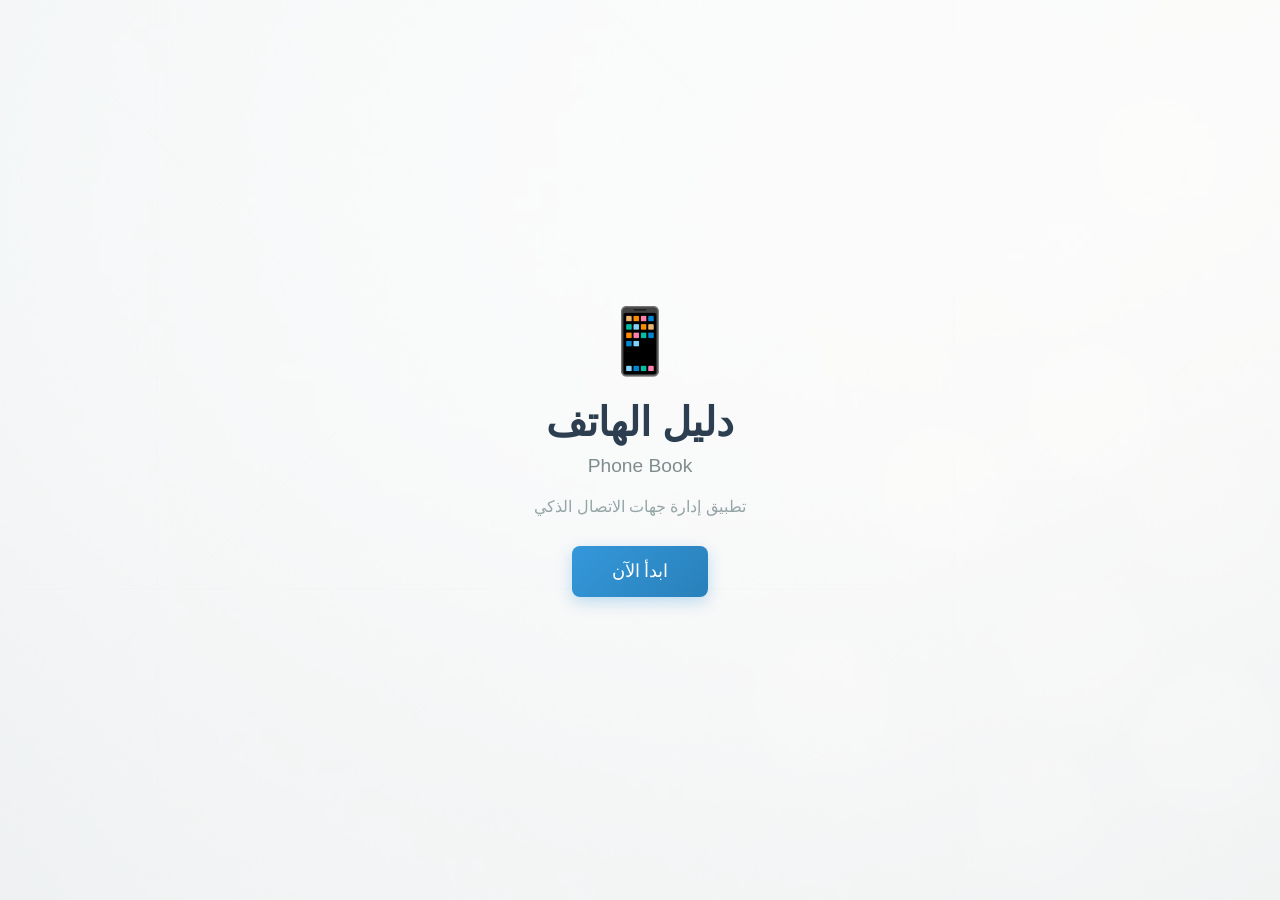
==== commit 5d9cdc86: "Add files via upload" ====
--- a/index.html
+++ b/index.html
@@ -9,7 +9,6 @@
 </head>
 <body>
     <div class="app">
-        <!-- Splash Screen -->
         <div id="splash" class="splash">
             <div class="splash-content">
                 <div class="logo-circle">📱</div>
@@ -20,24 +19,19 @@
             </div>
         </div>
 
-        <!-- Main App -->
         <div id="mainApp" class="main-app hidden">
-            <!-- Header -->
             <header class="header">
                 <h1>📱 دليل الهاتف</h1>
                 <p>إدارة جهات الاتصال بسهولة</p>
             </header>
 
-            <!-- Navigation -->
             <nav class="navbar">
                 <button class="nav-btn active" data-tab="contacts">📋 جهات الاتصال</button>
                 <button class="nav-btn" data-tab="favorites">⭐ المفضلة</button>
                 <button class="nav-btn" data-tab="about">ℹ️ عن المشروع</button>
             </nav>
 
-            <!-- Content -->
             <div class="content">
-                <!-- Contacts Tab -->
                 <div id="contacts" class="tab active">
                     <div class="controls">
                         <input type="text" id="search" placeholder="🔍 ابحث عن جهة اتصال..." class="search-input">
@@ -51,23 +45,22 @@
                         <button id="selectBtn" class="btn btn-secondary">☑️ تحديد</button>
                         <button id="deleteAllBtn" class="btn btn-danger">🗑️ حذف الكل</button>
                     </div>
-                    <!-- Bulk Actions Panel -->
                     <div id="bulkActionsPanel" class="bulk-actions-panel hidden">
                         <div class="bulk-info">
                             <span id="selectedCount">تم تحديد 0</span>
                             <button id="cancelSelectBtn" class="btn btn-secondary">إلغاء</button>
                         </div>
                         <div class="bulk-buttons">
+                            <button id="selectAllBtn" class="btn btn-info">✅ تحديد الكل</button>
+                            <button id="deselectAllBtn" class="btn btn-secondary">❌ إلغاء تحديد الكل</button>
                             <button id="bulkAddFavoriteBtn" class="btn btn-info">❤️ إضافة للمفضلة</button>
                             <button id="bulkRemoveFavoriteBtn" class="btn btn-info">🤍 إزالة من المفضلة</button>
-                            <button id="bulkDeleteBtn" class="btn btn-danger">🗑️ حذف المحددة</button>
                             <button id="bulkEditBtn" class="btn btn-warning">✏️ تعديل جماعي</button>
                         </div>
                     </div>
                     <div id="contactsList" class="contacts-list"></div>
                 </div>
 
-                <!-- Favorites Tab -->
                 <div id="favorites" class="tab">
                     <div class="controls">
                         <input type="text" id="searchFavorites" placeholder="🔍 ابحث عن جهة مفضلة..." class="search-input">
@@ -78,23 +71,21 @@
                             <option value="عمل">عمل</option>
                         </select>
                         <button id="selectBtnFavorites" class="btn btn-secondary">☑️ تحديد</button>
-                        <button id="deleteFavoritesBtn" class="btn btn-danger">🗑️ حذف المفضلة</button>
-                    </div>
-                    <!-- Bulk Actions Panel for Favorites -->
+                        </div>
                     <div id="bulkActionsPanelFavorites" class="bulk-actions-panel hidden">
                         <div class="bulk-info">
                             <span id="selectedCountFavorites">تم تحديد 0</span>
                             <button id="cancelSelectBtnFavorites" class="btn btn-secondary">إلغاء</button>
                         </div>
                         <div class="bulk-buttons">
+                            <button id="selectAllBtnFav" class="btn btn-info">✅ تحديد الكل</button>
+                            <button id="deselectAllBtnFav" class="btn btn-secondary">❌ إلغاء تحديد الكل</button>
                             <button id="bulkRemoveFavoriteBtnFav" class="btn btn-danger">🤍 إزالة من المفضلة</button>
-                            <button id="bulkDeleteBtnFav" class="btn btn-danger">🗑️ حذف المحددة</button>
                         </div>
                     </div>
                     <div id="favoritesList" class="contacts-list"></div>
                 </div>
 
-                <!-- About Tab -->
                 <div id="about" class="tab">
                     <div class="about-content">
                         <div class="about-card">
@@ -134,10 +125,6 @@
                                     <td>احمد محمد فؤاد محمود</td>
                                     <td>230573</td>
                                 </tr>
-                                <tr>
-                                    <td>محمد عاصم احمد</td>
-                                    <td>234354</td>
-                                </tr>
                             </table>
                         </div>
                         <div class="about-card">
@@ -157,34 +144,67 @@
             </div>
         </div>
 
-        <!-- Modal -->
         <div id="modal" class="modal hidden">
             <div class="modal-content">
-                <span class="close">&times;</span>
-                <h2 id="modalTitle">إضافة جهة اتصال</h2>
-                <form id="contactForm">
+                <div class="modal-header">
+                    <h2 id="modalTitle">إضافة جهة اتصال</h2>
+                    <span class="close">&times;</span>
+                </div>
+                <form id="contactForm" class="modal-form">
                     <input type="hidden" id="contactId">
-                    <input type="text" id="firstName" placeholder="الاسم الأول" required>
-                    <input type="text" id="lastName" placeholder="الاسم الأخير" required>
-                    <input type="text" id="nickname" placeholder="الكنية/اللقب (اختياري)">
-                    <input type="text" id="jobTitle" placeholder="الوظيفة" required>
-                    <input type="tel" id="phone" placeholder="رقم الهاتف" required>
-                    <input type="email" id="email" placeholder="البريد الإلكتروني" required>
-                    <select id="category" required>
-                        <option value="">اختر الفئة</option>
-                        <option value="عائلة">عائلة</option>
-                        <option value="أصدقاء">أصدقاء</option>
-                        <option value="عمل">عمل</option>
-                    </select>
-                    <button type="submit" class="btn btn-primary">حفظ</button>
+                    <div class="form-row">
+                        <div class="form-group">
+                            <label for="firstName">الاسم الأول</label>
+                            <input type="text" id="firstName" placeholder="الاسم الأول" required>
+                        </div>
+                        <div class="form-group">
+                            <label for="lastName">الاسم الأخير</label>
+                            <input type="text" id="lastName" placeholder="الاسم الأخير" required>
+                        </div>
+                    </div>
+                    <div class="form-row">
+                        <div class="form-group">
+                            <label for="nickname">الكنية/اللقب (اختياري)</label>
+                            <input type="text" id="nickname" placeholder="الكنية/اللقب">
+                        </div>
+                        <div class="form-group">
+                            <label for="jobTitle">الوظيفة</label>
+                            <input type="text" id="jobTitle" placeholder="الوظيفة" required>
+                        </div>
+                    </div>
+                    <div class="form-row">
+                        <div class="form-group">
+                            <label for="phone">رقم الهاتف</label>
+                            <input type="tel" id="phone" placeholder="رقم الهاتف" required>
+                        </div>
+                        <div class="form-group">
+                            <label for="email">البريد الإلكتروني</label>
+                            <input type="email" id="email" placeholder="البريد الإلكتروني" required>
+                        </div>
+                    </div>
+                    <div class="form-row">
+                        <div class="form-group full-width">
+                            <label for="category">الفئة</label>
+                            <select id="category" required>
+                                <option value="">اختر الفئة</option>
+                                <option value="عائلة">عائلة</option>
+                                <option value="أصدقاء">أصدقاء</option>
+                                <option value="عمل">عمل</option>
+                            </select>
+                        </div>
+                    </div>
+                    <div class="form-actions">
+                        <button type="submit" class="btn btn-primary">💾 حفظ</button>
+                        <button type="button" class="btn btn-secondary" onclick="document.getElementById('modal').classList.add('hidden')">إلغاء</button>
+                    </div>
                 </form>
             </div>
         </div>
 
-        <!-- Toast -->
+
         <div id="toast" class="toast hidden"></div>
     </div>
 
     <script src="script.js"></script>
 </body>
-</html>
+</html>
--- a/style.css
+++ b/style.css
@@ -775,4 +775,146 @@
     gap: 10px;
 }
 
-}+}
+/* Modal Form Improvements */
+.modal-header {
+    display: flex;
+    justify-content: space-between;
+    align-items: center;
+    margin-bottom: 20px;
+    padding-bottom: 15px;
+    border-bottom: 2px solid #e0e0e0;
+}
+
+.modal-header h2 {
+    margin: 0;
+    color: #333;
+    font-size: 1.5em;
+}
+
+.modal-form {
+    display: flex;
+    flex-direction: column;
+    gap: 15px;
+}
+
+.form-row {
+    display: grid;
+    grid-template-columns: 1fr 1fr;
+    gap: 15px;
+}
+
+.form-row .form-group.full-width {
+    grid-column: 1 / -1;
+}
+
+.form-group {
+    display: flex;
+    flex-direction: column;
+}
+
+.form-group label {
+    font-weight: 600;
+    margin-bottom: 5px;
+    color: #555;
+    font-size: 0.95em;
+}
+
+.form-group input,
+.form-group select {
+    padding: 10px 12px;
+    border: 1px solid #ddd;
+    border-radius: 6px;
+    font-size: 1em;
+    font-family: inherit;
+    transition: all 0.3s ease;
+}
+
+.form-group input:focus,
+.form-group select:focus {
+    outline: none;
+    border-color: #3498db;
+    box-shadow: 0 0 0 3px rgba(52, 152, 219, 0.1);
+    background-color: #f8fbff;
+}
+
+.form-actions {
+    display: flex;
+    gap: 10px;
+    justify-content: flex-end;
+    margin-top: 20px;
+    padding-top: 15px;
+    border-top: 1px solid #e0e0e0;
+}
+
+.form-actions .btn {
+    flex: 1;
+    max-width: 150px;
+}
+
+@media (max-width: 600px) {
+    .form-row {
+        grid-template-columns: 1fr;
+    }
+    
+    .form-actions {
+        flex-direction: column;
+    }
+    
+    .form-actions .btn {
+        max-width: 100%;
+    }
+}
+
+/* Custom Confirmation Dialog */
+.confirm-dialog-overlay {
+    position: fixed;
+    top: 0;
+    left: 0;
+    right: 0;
+    bottom: 0;
+    background: rgba(0, 0, 0, 0.5);
+    display: flex;
+    justify-content: center;
+    align-items: center;
+    z-index: 10000;
+}
+
+.confirm-dialog {
+    background: white;
+    padding: 30px;
+    border-radius: 10px;
+    box-shadow: 0 5px 20px rgba(0, 0, 0, 0.3);
+    text-align: center;
+    max-width: 400px;
+    animation: slideIn 0.3s ease;
+}
+
+.confirm-dialog p {
+    margin: 0 0 20px 0;
+    font-size: 1.1em;
+    color: #333;
+    line-height: 1.5;
+}
+
+.confirm-buttons {
+    display: flex;
+    gap: 10px;
+    justify-content: center;
+}
+
+.confirm-buttons .btn {
+    flex: 1;
+    max-width: 150px;
+}
+
+@keyframes slideIn {
+    from {
+        transform: translateY(-20px);
+        opacity: 0;
+    }
+    to {
+        transform: translateY(0);
+        opacity: 1;
+    }
+}
